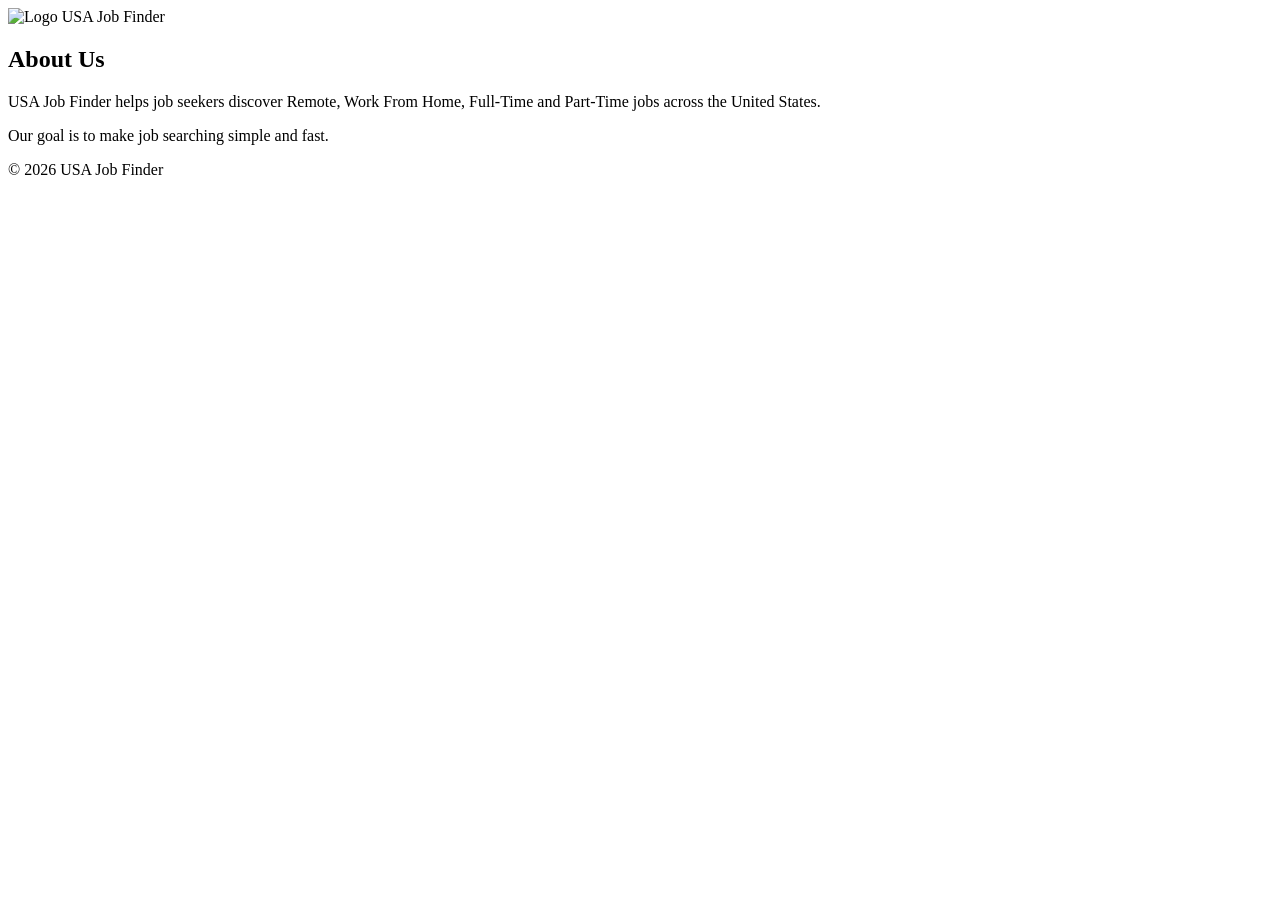
==== about.html @ 3a82b122 "Add files via upload" ====
<!DOCTYPE html>
<html lang="en">
<head>
<meta charset="UTF-8">
<meta name="viewport" content="width=device-width, initial-scale=1.0">
<title>About | USA Job Finder</title>
<link rel="stylesheet" href="css/style.css">
</head>
<body>

<header class="header">
<div class="container">
<div class="logo">
<img src="images/logo.png" alt="Logo">
<span>USA Job Finder</span>
</div>
</div>
</header>

<section class="featured-jobs">
<div class="container">
<h2>About Us</h2>

<p>
USA Job Finder helps job seekers discover Remote, Work From Home,
Full-Time and Part-Time jobs across the United States.
</p>

<p>
Our goal is to make job searching simple and fast.
</p>

</div>
</section>

<footer>
<div class="container">
<p>© 2026 USA Job Finder</p>
</div>
</footer>

<script src="js/script.js"></script>

</body>
</html>
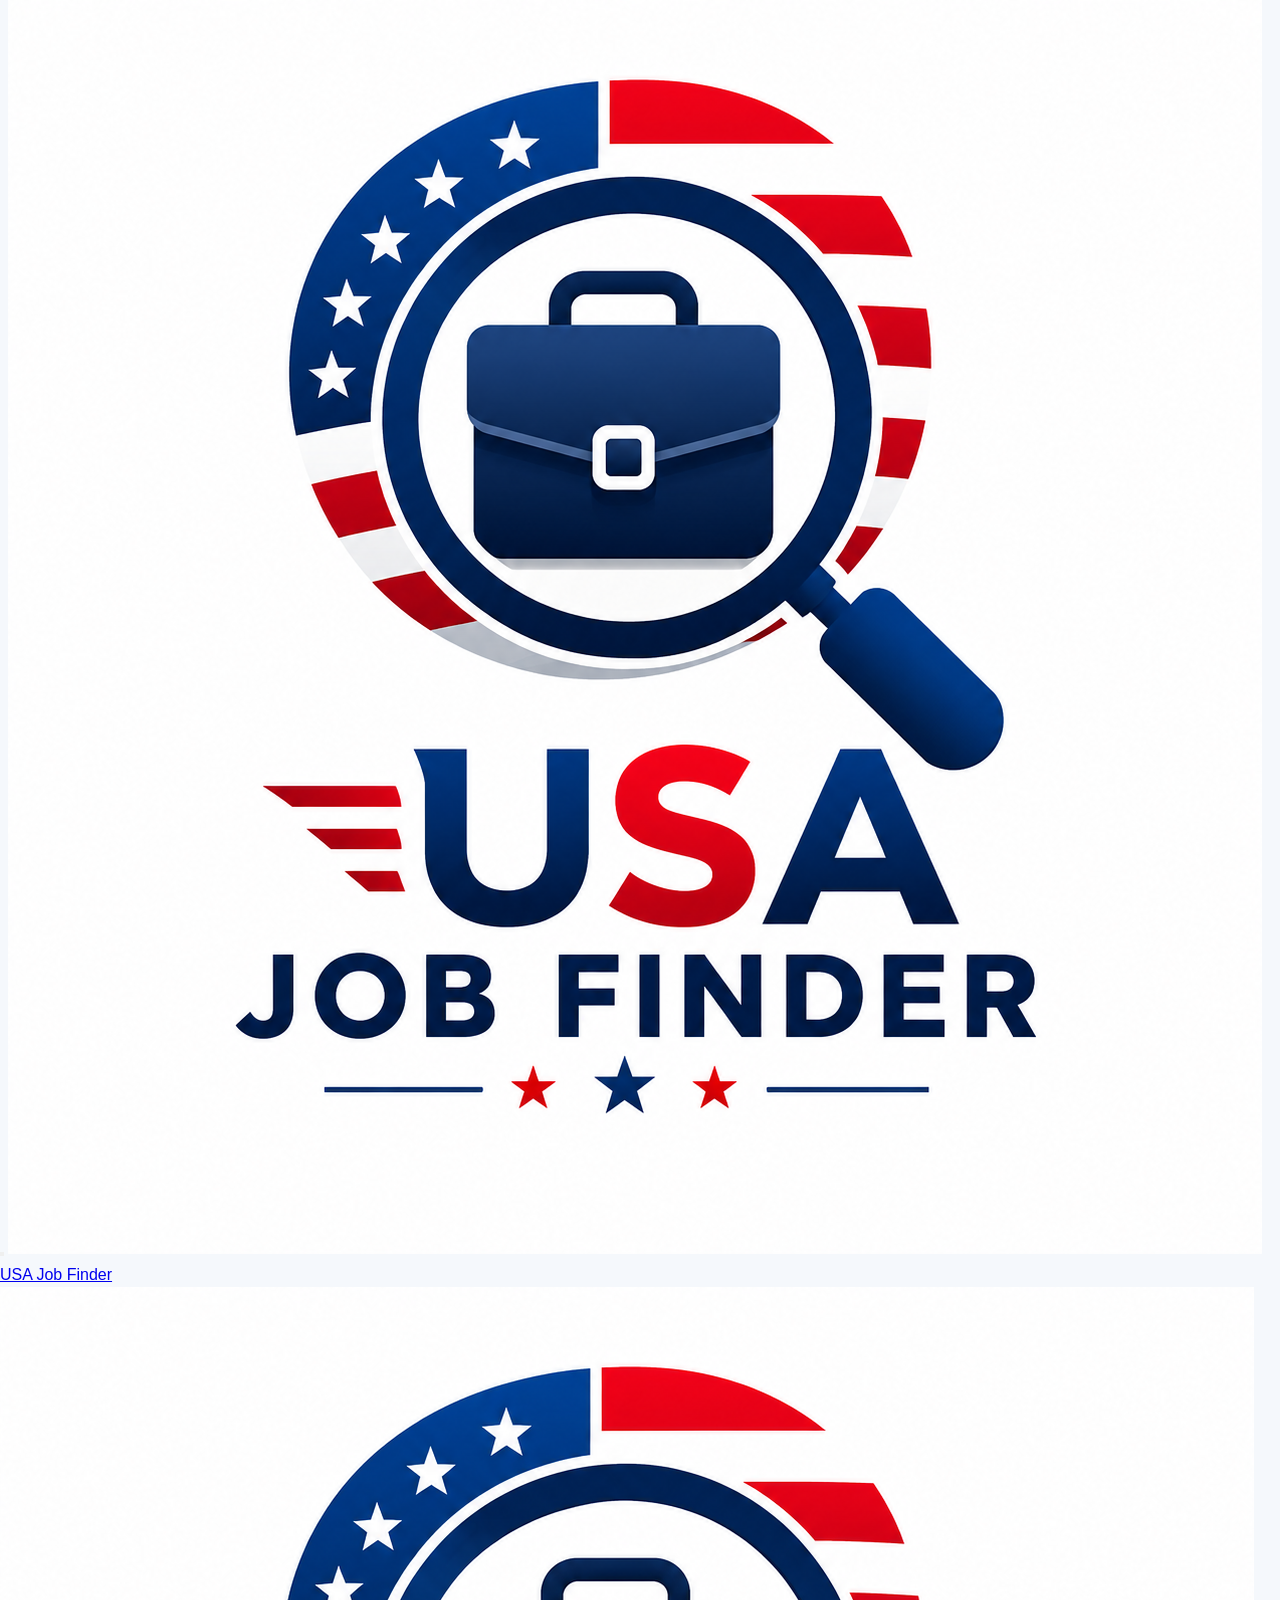
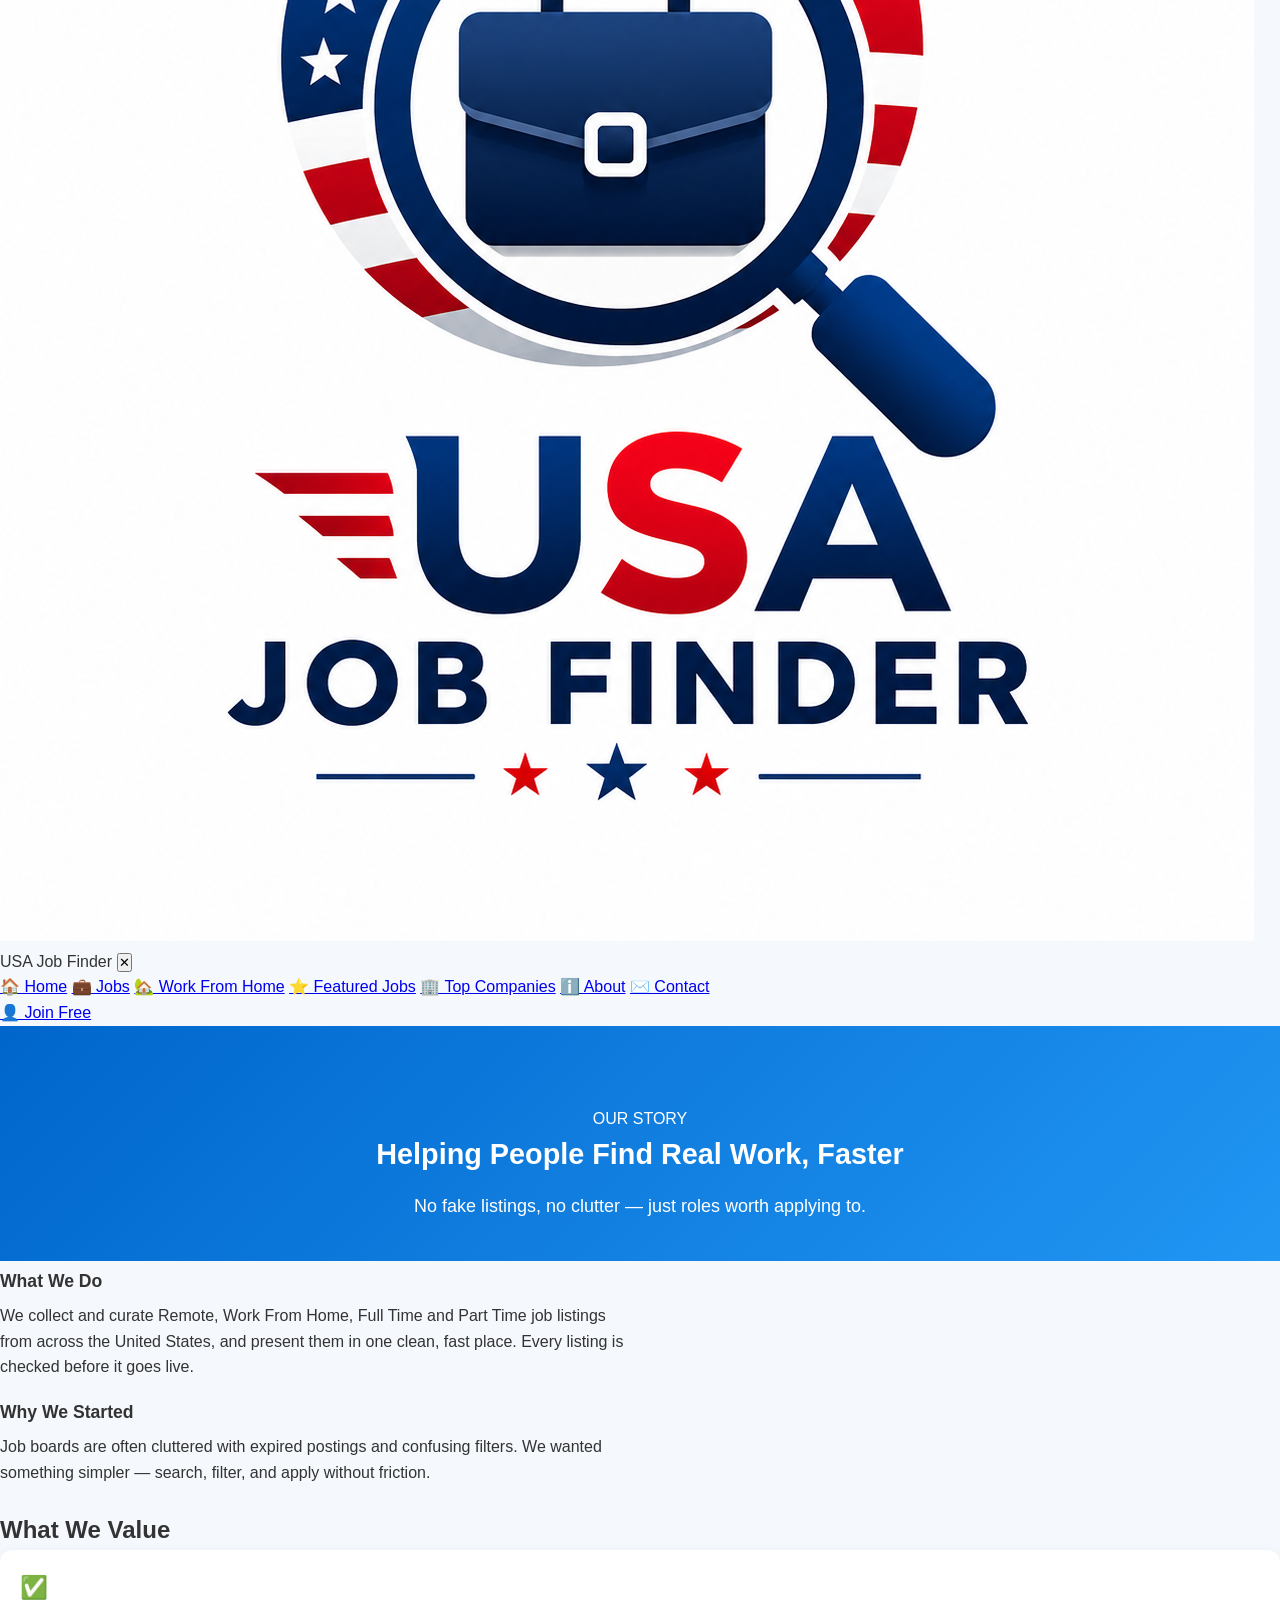
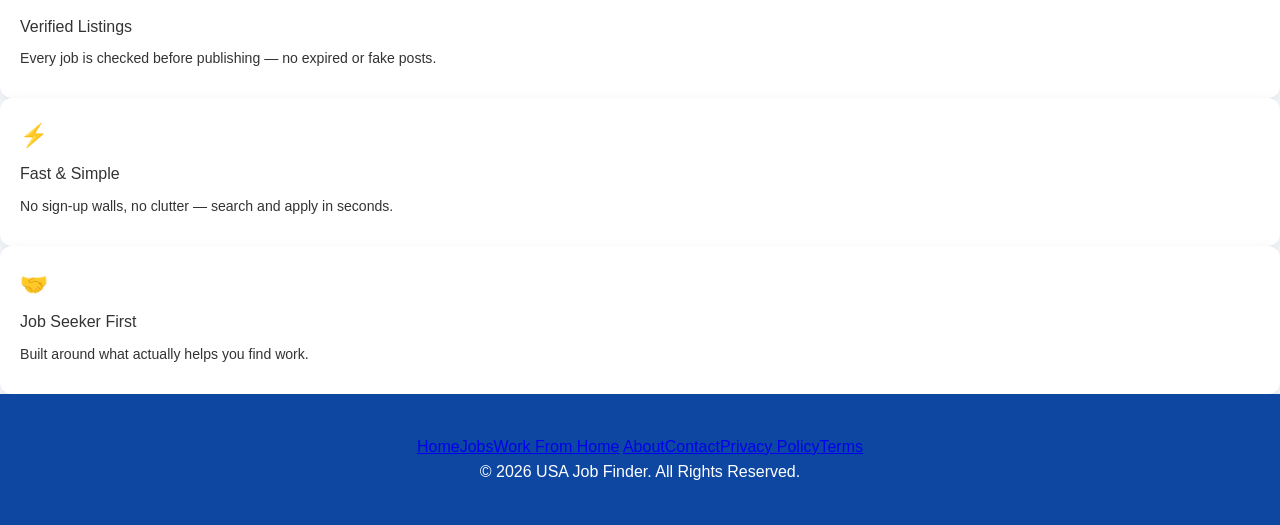
==== commit f443a4bd: "Enhance about.html with new title and navigation Updated the title and added meta tags for descripti" ====
--- a/about.html
+++ b/about.html
@@ -3,43 +3,90 @@
 <head>
 <meta charset="UTF-8">
 <meta name="viewport" content="width=device-width, initial-scale=1.0">
-<title>About | USA Job Finder</title>
-<link rel="stylesheet" href="css/style.css">
+<title>About Us | USA Job Finder</title>
+<meta name="description" content="Learn about USA Job Finder — our mission to connect job seekers with real opportunities across the USA.">
+<link rel="preconnect" href="https://fonts.googleapis.com">
+<link href="https://fonts.googleapis.com/css2?family=Poppins:wght@600;700&family=Inter:wght@400;500;600;700&display=swap" rel="stylesheet">
+<link rel="stylesheet" href="style.css">
 </head>
 <body>
 
-<header class="header">
-<div class="container">
-<div class="logo">
-<img src="images/logo.png" alt="Logo">
-<span>USA Job Finder</span>
-</div>
-</div>
+<header>
+  <div class="nav">
+    <button class="hamburger" onclick="openDrawer()" aria-label="Open menu"><span></span><span></span><span></span></button>
+    <a href="index.html" class="brand"><img src="logo.png" alt="USA Job Finder logo">USA Job Finder</a>
+    <div style="width:42px;"></div>
+  </div>
 </header>
 
-<section class="featured-jobs">
-<div class="container">
-<h2>About Us</h2>
+<div class="overlay" id="overlay" onclick="closeDrawer()"></div>
+<nav class="drawer" id="drawer">
+  <div class="drawer-head">
+    <span class="brand"><img src="logo.png" alt="logo">USA Job Finder</span>
+    <button class="drawer-close" onclick="closeDrawer()">✕</button>
+  </div>
+  <div class="drawer-links">
+    <a href="index.html">🏠 Home</a>
+    <a href="jobs.html">💼 Jobs</a>
+    <a href="work-from-home.html">🏡 Work From Home</a>
+    <a href="jobs.html#featured">⭐ Featured Jobs</a>
+    <a href="index.html#companies">🏢 Top Companies</a>
+    <a href="about.html" class="active">ℹ️ About</a>
+    <a href="contact.html">✉️ Contact</a>
+  </div>
+  <a href="join.html" class="drawer-cta">👤 Join Free</a>
+</nav>
 
-<p>
-USA Job Finder helps job seekers discover Remote, Work From Home,
-Full-Time and Part-Time jobs across the United States.
-</p>
+<main>
+  <section class="hero" style="padding-bottom:10px;">
+    <div class="wrap">
+      <div class="hero-eyebrow">OUR STORY</div>
+      <h1 style="font-size:1.8rem;">Helping People Find Real Work, Faster</h1>
+      <p class="sub">No fake listings, no clutter — just roles worth applying to.</p>
+    </div>
+  </section>
 
-<p>
-Our goal is to make job searching simple and fast.
-</p>
+  <section style="padding-top:6px;">
+    <div class="wrap">
+      <div style="max-width:640px; color:var(--muted); margin-bottom:26px;">
+        <h2 style="font-size:1.1rem; color:var(--text); margin-bottom:8px;">What We Do</h2>
+        <p style="margin-bottom:18px;">We collect and curate Remote, Work From Home, Full Time and Part Time job listings from across the United States, and present them in one clean, fast place. Every listing is checked before it goes live.</p>
+        <h2 style="font-size:1.1rem; color:var(--text); margin-bottom:8px;">Why We Started</h2>
+        <p>Job boards are often cluttered with expired postings and confusing filters. We wanted something simpler — search, filter, and apply without friction.</p>
+      </div>
 
-</div>
-</section>
+      <div class="section-head"><h2>What We Value</h2></div>
+      <div class="grid">
+        <div class="job-card" style="padding:20px;">
+          <div style="font-size:1.4rem; margin-bottom:8px;">✅</div>
+          <div class="job-title" style="margin-bottom:4px;">Verified Listings</div>
+          <p style="color:var(--muted); font-size:0.88rem;">Every job is checked before publishing — no expired or fake posts.</p>
+        </div>
+        <div class="job-card" style="padding:20px;">
+          <div style="font-size:1.4rem; margin-bottom:8px;">⚡</div>
+          <div class="job-title" style="margin-bottom:4px;">Fast &amp; Simple</div>
+          <p style="color:var(--muted); font-size:0.88rem;">No sign-up walls, no clutter — search and apply in seconds.</p>
+        </div>
+        <div class="job-card" style="padding:20px;">
+          <div style="font-size:1.4rem; margin-bottom:8px;">🤝</div>
+          <div class="job-title" style="margin-bottom:4px;">Job Seeker First</div>
+          <p style="color:var(--muted); font-size:0.88rem;">Built around what actually helps you find work.</p>
+        </div>
+      </div>
+    </div>
+  </section>
+</main>
 
 <footer>
-<div class="container">
-<p>© 2026 USA Job Finder</p>
-</div>
+  <div class="wrap">
+    <div class="foot-links">
+      <a href="index.html">Home</a><a href="jobs.html">Jobs</a><a href="work-from-home.html">Work From Home</a>
+      <a href="about.html">About</a><a href="contact.html">Contact</a><a href="privacy.html">Privacy Policy</a><a href="terms.html">Terms</a>
+    </div>
+    <div class="foot-bottom"><span>© 2026 USA Job Finder. All Rights Reserved.</span></div>
+  </div>
 </footer>
 
-<script src="js/script.js"></script>
-
+<script src="script.js"></script>
 </body>
-</html>+</html>
--- a/style.css
+++ b/style.css
@@ -0,0 +1,576 @@
+/* ==========================
+   USA Job Finder - Final CSS
+========================== */
+
+*{
+    margin:0;
+    padding:0;
+    box-sizing:border-box;
+    font-family:Arial,sans-serif;
+}
+
+body{
+    background:#f5f8fc;
+    color:#333;
+    line-height:1.6;
+}
+
+.container{
+    width:90%;
+    max-width:1200px;
+    margin:auto;
+}
+
+/* Header */
+
+.header{
+    background:#ffffff;
+    box-shadow:0 2px 10px rgba(0,0,0,.08);
+    padding:15px 0;
+    position:sticky;
+    top:0;
+    z-index:1000;
+}
+
+.header .container{
+    display:flex;
+    justify-content:space-between;
+    align-items:center;
+}
+
+.logo{
+    display:flex;
+    align-items:center;
+    gap:10px;
+}
+
+.logo img{
+    width:50px;
+    height:50px;
+}
+
+.logo span{
+    font-size:24px;
+    font-weight:bold;
+    color:#0066cc;
+}
+
+nav ul{
+    display:flex;
+    list-style:none;
+    gap:20px;
+}
+
+nav ul li a{
+    text-decoration:none;
+    color:#333;
+    font-weight:600;
+    transition:.3s;
+}
+
+nav ul li a:hover{
+    color:#0066cc;
+}
+
+/* Hero */
+
+.hero{
+    background:linear-gradient(135deg,#0066cc,#2196f3);
+    color:#fff;
+    text-align:center;
+    padding:80px 20px;
+}
+
+.hero h1{
+    font-size:42px;
+    margin-bottom:15px;
+}
+
+.hero p{
+    font-size:18px;
+    margin-bottom:30px;
+}
+
+.search-box{
+    display:flex;
+    justify-content:center;
+    gap:10px;
+    flex-wrap:wrap;
+}
+
+.search-box input{
+    width:350px;
+    max-width:90%;
+    padding:14px;
+    border:none;
+    border-radius:8px;
+    font-size:16px;
+}
+
+.search-box button{
+    padding:14px 25px;
+    border:none;
+    border-radius:8px;
+    background:#ff9800;
+    color:#fff;
+    cursor:pointer;
+    font-size:16px;
+    font-weight:bold;
+}
+
+.search-box button:hover{
+    background:#e68900;
+}
+
+/* Hero Buttons */
+
+.hero-buttons{
+    margin-top:25px;
+}
+
+.btn{
+    display:inline-block;
+    background:#fff;
+    color:#0066cc;
+    padding:12px 22px;
+    border-radius:8px;
+    text-decoration:none;
+    font-weight:bold;
+    margin:5px;
+}
+
+.btn:hover{
+    background:#f2f2f2;
+}
+
+.btn-outline{
+    background:transparent;
+    border:2px solid #fff;
+    color:#fff;
+}
+
+.btn-outline:hover{
+    background:#fff;
+    color:#0066cc;
+}/* ==========================
+   Job Cards
+========================== */
+
+.featured-jobs,
+.latest-jobs,
+.categories,
+.companies,
+.newsletter{
+    padding:60px 0;
+}
+
+.featured-jobs h2,
+.latest-jobs h2,
+.categories h2,
+.companies h2,
+.newsletter h2{
+    text-align:center;
+    margin-bottom:30px;
+    color:#0066cc;
+}
+
+.job-grid{
+    display:grid;
+    grid-template-columns:repeat(auto-fit,minmax(300px,1fr));
+    gap:25px;
+}
+
+.job-card{
+    background:#fff;
+    border-radius:12px;
+    padding:20px;
+    box-shadow:0 5px 15px rgba(0,0,0,.08);
+    transition:.3s;
+}
+
+.job-card:hover{
+    transform:translateY(-5px);
+    box-shadow:0 10px 20px rgba(0,0,0,.15);
+}
+
+.job-card h3{
+    color:#0066cc;
+    margin-bottom:15px;
+}
+
+.job-card p{
+    margin:8px 0;
+    color:#555;
+}
+
+/* Job Buttons */
+
+.job-buttons{
+    margin-top:20px;
+    display:flex;
+    flex-wrap:wrap;
+    gap:10px;
+}
+
+.save-btn,
+.share-btn,
+.details-btn,
+.apply-btn{
+
+    text-decoration:none;
+    border:none;
+    padding:10px 16px;
+    border-radius:6px;
+    cursor:pointer;
+    font-weight:bold;
+    font-size:14px;
+    transition:.3s;
+}
+
+.save-btn{
+    background:#ff4081;
+    color:#fff;
+}
+
+.save-btn:hover{
+    background:#e91e63;
+}
+
+.share-btn{
+    background:#2196f3;
+    color:#fff;
+}
+
+.share-btn:hover{
+    background:#1976d2;
+}
+
+.details-btn{
+    background:#607d8b;
+    color:#fff;
+}
+
+.details-btn:hover{
+    background:#455a64;
+}
+
+.apply-btn{
+    background:#28a745;
+    color:#fff;
+}
+
+.apply-btn:hover{
+    background:#218838;
+}
+
+/* Companies */
+
+.company-grid{
+
+    display:grid;
+
+    grid-template-columns:repeat(auto-fit,minmax(160px,1fr));
+
+    gap:20px;
+
+}
+
+.company-grid div{
+
+    background:#fff;
+
+    padding:20px;
+
+    text-align:center;
+
+    border-radius:10px;
+
+    font-weight:bold;
+
+    box-shadow:0 3px 10px rgba(0,0,0,.08);
+
+    transition:.3s;
+
+}
+
+.company-grid div:hover{
+
+    background:#0066cc;
+
+    color:#fff;
+
+}
+
+/* Categories */
+
+.category-grid{
+
+    display:grid;
+
+    grid-template-columns:repeat(auto-fit,minmax(180px,1fr));
+
+    gap:20px;
+
+}
+
+.category-card{
+
+    display:block;
+
+    background:#fff;
+
+    text-align:center;
+
+    padding:20px;
+
+    border-radius:10px;
+
+    text-decoration:none;
+
+    color:#333;
+
+    font-weight:bold;
+
+    box-shadow:0 3px 10px rgba(0,0,0,.08);
+
+    transition:.3s;
+
+}
+
+.category-card:hover{
+
+    background:#0066cc;
+
+    color:#fff;
+
+}
+
+/* Newsletter */
+
+.newsletter{
+
+    background:#0066cc;
+
+    color:#fff;
+
+    text-align:center;
+
+}
+
+.newsletter p{
+
+    margin:15px 0;
+
+}
+
+.newsletter form{
+
+    display:flex;
+
+    justify-content:center;
+
+    flex-wrap:wrap;
+
+    gap:10px;
+
+    margin-top:20px;
+
+}
+
+.newsletter input{
+
+    width:320px;
+
+    max-width:90%;
+
+    padding:12px;
+
+    border:none;
+
+    border-radius:8px;
+
+}
+
+.newsletter button{
+
+    padding:12px 20px;
+
+    border:none;
+
+    border-radius:8px;
+
+    background:#ff9800;
+
+    color:#fff;
+
+    font-weight:bold;
+
+    cursor:pointer;
+
+}
+
+.newsletter button:hover{
+
+    background:#e68900;
+
+}/* ==========================
+   Footer
+========================== */
+
+footer{
+    background:#0d47a1;
+    color:#fff;
+    padding:40px 20px;
+    text-align:center;
+}
+
+.footer-links{
+    margin-bottom:20px;
+}
+
+.footer-links a{
+    color:#fff;
+    text-decoration:none;
+    margin:0 12px;
+    font-weight:600;
+}
+
+.footer-links a:hover{
+    text-decoration:underline;
+}
+
+footer p{
+    margin:10px 0;
+    font-size:15px;
+}
+
+/* ==========================
+   Responsive Design
+========================== */
+
+@media (max-width:768px){
+
+.header .container{
+    flex-direction:column;
+    gap:15px;
+}
+
+nav ul{
+    flex-direction:column;
+    align-items:center;
+    gap:10px;
+}
+
+.hero{
+    padding:60px 15px;
+}
+
+.hero h1{
+    font-size:30px;
+}
+
+.hero p{
+    font-size:16px;
+}
+
+.search-box{
+    flex-direction:column;
+}
+
+.search-box input{
+    width:100%;
+}
+
+.search-box button{
+    width:100%;
+}
+
+.hero-buttons{
+    display:flex;
+    flex-direction:column;
+}
+
+.btn,
+.btn-outline{
+    width:100%;
+    text-align:center;
+}
+
+.job-grid,
+.company-grid,
+.category-grid{
+    grid-template-columns:1fr;
+}
+
+.job-buttons{
+    flex-direction:column;
+}
+
+.save-btn,
+.share-btn,
+.details-btn,
+.apply-btn{
+    width:100%;
+    text-align:center;
+}
+
+.newsletter form{
+    flex-direction:column;
+}
+
+.newsletter input,
+.newsletter button{
+    width:100%;
+}
+
+}
+
+/* ==========================
+   Simple Animation
+========================== */
+
+.job-card,
+.category-card,
+.company-grid div{
+    animation:fadeUp .6s ease;
+}
+
+@keyframes fadeUp{
+
+from{
+    opacity:0;
+    transform:translateY(20px);
+}
+
+to{
+    opacity:1;
+    transform:translateY(0);
+}
+
+}
+
+/* ==========================
+   Back To Top Button
+========================== */
+
+#topBtn{
+
+position:fixed;
+
+bottom:20px;
+
+right:20px;
+
+background:#0066cc;
+
+color:#fff;
+
+border:none;
+
+padding:12px 15px;
+
+border-radius:50%;
+
+cursor:pointer;
+
+display
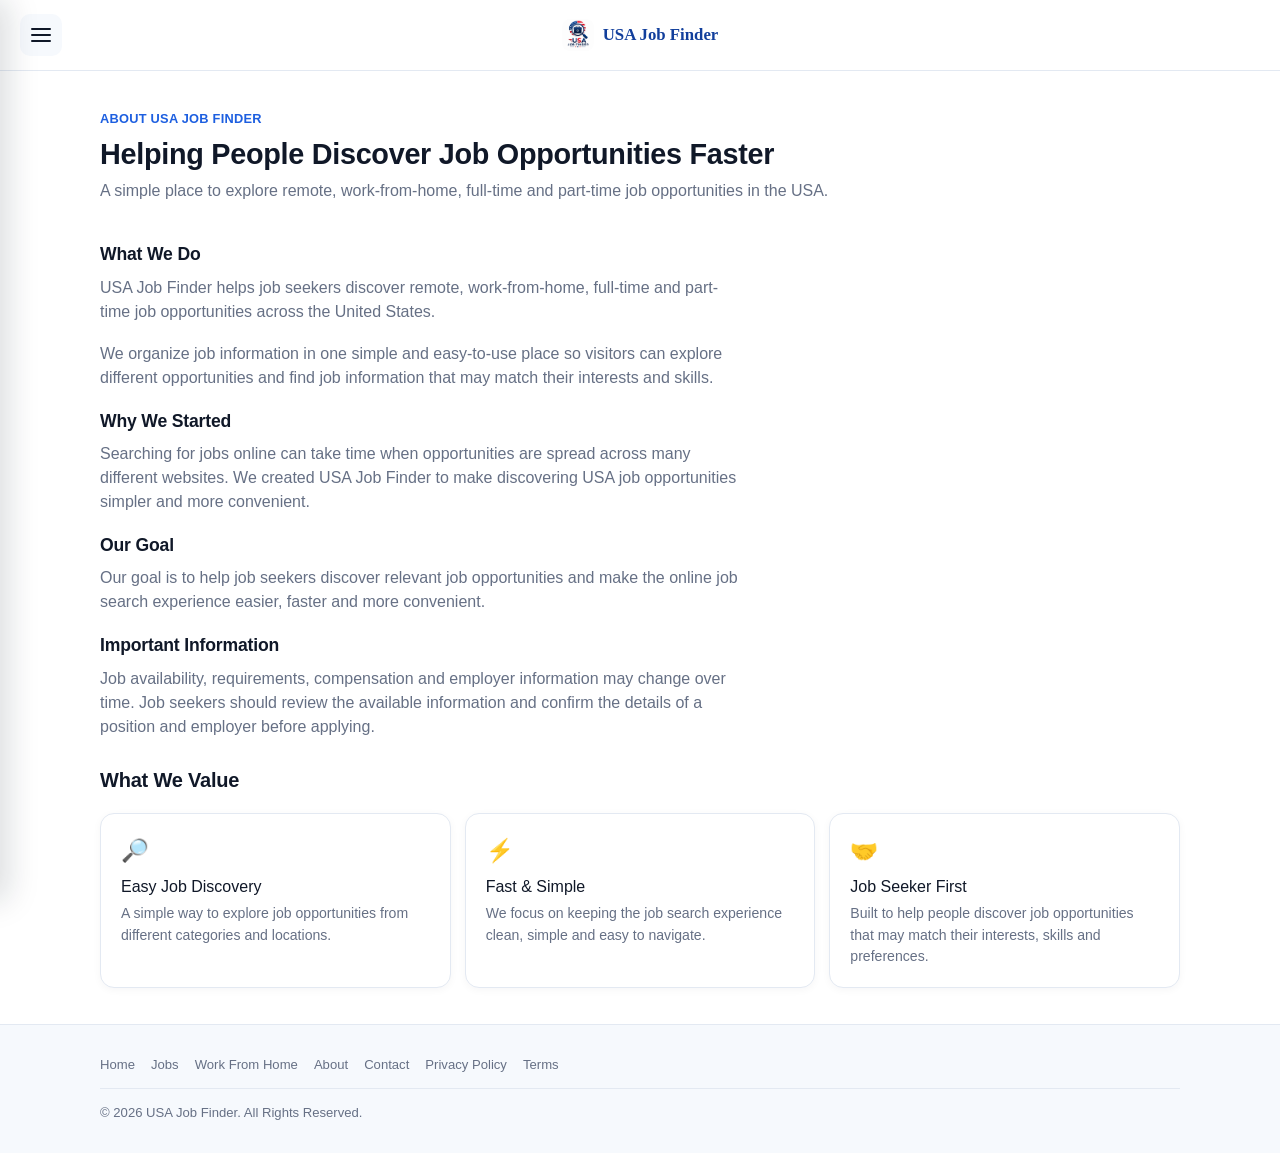
==== commit aec5fbf2: "Update About Us page with new content and structure" ====
--- a/about.html
+++ b/about.html
@@ -3,90 +3,380 @@
 <head>
 <meta charset="UTF-8">
 <meta name="viewport" content="width=device-width, initial-scale=1.0">
-<title>About Us | USA Job Finder</title>
-<meta name="description" content="Learn about USA Job Finder — our mission to connect job seekers with real opportunities across the USA.">
+
+<title>About USA Job Finder | Remote & Work From Home Jobs</title>
+
+<meta name="description" content="Learn about USA Job Finder, a simple job discovery website helping people explore remote, work-from-home, full-time and part-time job opportunities in the USA.">
+
+<meta name="robots" content="index, follow">
+
+<link rel="canonical" href="https://usajobfinder.github.io/USA-Job-Finder/about.html">
+
 <link rel="preconnect" href="https://fonts.googleapis.com">
+
 <link href="https://fonts.googleapis.com/css2?family=Poppins:wght@600;700&family=Inter:wght@400;500;600;700&display=swap" rel="stylesheet">
+
 <link rel="stylesheet" href="style.css">
 </head>
+
 <body>
 
+<!-- Header -->
 <header>
   <div class="nav">
-    <button class="hamburger" onclick="openDrawer()" aria-label="Open menu"><span></span><span></span><span></span></button>
-    <a href="index.html" class="brand"><img src="logo.png" alt="USA Job Finder logo">USA Job Finder</a>
+
+    <button class="hamburger"
+            onclick="openDrawer()"
+            aria-label="Open menu">
+      <span></span>
+      <span></span>
+      <span></span>
+    </button>
+
+    <a href="index.html" class="brand">
+      <img src="logo.png" alt="USA Job Finder logo">
+      USA Job Finder
+    </a>
+
     <div style="width:42px;"></div>
+
   </div>
 </header>
 
-<div class="overlay" id="overlay" onclick="closeDrawer()"></div>
+
+<!-- Overlay -->
+<div class="overlay"
+     id="overlay"
+     onclick="closeDrawer()">
+</div>
+
+
+<!-- Side Drawer -->
 <nav class="drawer" id="drawer">
+
   <div class="drawer-head">
-    <span class="brand"><img src="logo.png" alt="logo">USA Job Finder</span>
-    <button class="drawer-close" onclick="closeDrawer()">✕</button>
+
+    <span class="brand">
+      <img src="logo.png" alt="USA Job Finder logo">
+      USA Job Finder
+    </span>
+
+    <button class="drawer-close"
+            onclick="closeDrawer()">
+      ✕
+    </button>
+
   </div>
+
+
   <div class="drawer-links">
-    <a href="index.html">🏠 Home</a>
-    <a href="jobs.html">💼 Jobs</a>
-    <a href="work-from-home.html">🏡 Work From Home</a>
-    <a href="jobs.html#featured">⭐ Featured Jobs</a>
-    <a href="index.html#companies">🏢 Top Companies</a>
-    <a href="about.html" class="active">ℹ️ About</a>
-    <a href="contact.html">✉️ Contact</a>
+
+    <a href="index.html">
+      🏠 Home
+    </a>
+
+    <a href="jobs.html">
+      💼 Jobs
+    </a>
+
+    <a href="work-from-home.html">
+      🏡 Work From Home
+    </a>
+
+    <a href="jobs.html#featured">
+      ⭐ Featured Jobs
+    </a>
+
+    <a href="index.html#companies">
+      🏢 Top Companies
+    </a>
+
+    <a href="about.html" class="active">
+      ℹ️ About
+    </a>
+
+    <a href="contact.html">
+      ✉️ Contact
+    </a>
+
   </div>
-  <a href="join.html" class="drawer-cta">👤 Join Free</a>
+
+
+  <a href="join.html" class="drawer-cta">
+    👤 Join Free
+  </a>
+
 </nav>
 
+
 <main>
-  <section class="hero" style="padding-bottom:10px;">
+
+  <!-- Hero Section -->
+  <section class="hero"
+           style="padding-bottom:10px;">
+
     <div class="wrap">
-      <div class="hero-eyebrow">OUR STORY</div>
-      <h1 style="font-size:1.8rem;">Helping People Find Real Work, Faster</h1>
-      <p class="sub">No fake listings, no clutter — just roles worth applying to.</p>
+
+      <div class="hero-eyebrow">
+        ABOUT USA JOB FINDER
+      </div>
+
+      <h1 style="font-size:1.8rem;">
+        Helping People Discover Job Opportunities Faster
+      </h1>
+
+      <p class="sub">
+        A simple place to explore remote, work-from-home,
+        full-time and part-time job opportunities in the USA.
+      </p>
+
     </div>
+
   </section>
 
+
+  <!-- Main About Content -->
   <section style="padding-top:6px;">
+
     <div class="wrap">
-      <div style="max-width:640px; color:var(--muted); margin-bottom:26px;">
-        <h2 style="font-size:1.1rem; color:var(--text); margin-bottom:8px;">What We Do</h2>
-        <p style="margin-bottom:18px;">We collect and curate Remote, Work From Home, Full Time and Part Time job listings from across the United States, and present them in one clean, fast place. Every listing is checked before it goes live.</p>
-        <h2 style="font-size:1.1rem; color:var(--text); margin-bottom:8px;">Why We Started</h2>
-        <p>Job boards are often cluttered with expired postings and confusing filters. We wanted something simpler — search, filter, and apply without friction.</p>
+
+      <div style="
+        max-width:640px;
+        color:var(--muted);
+        margin-bottom:26px;
+      ">
+
+        <!-- What We Do -->
+        <h2 style="
+          font-size:1.1rem;
+          color:var(--text);
+          margin-bottom:8px;
+        ">
+          What We Do
+        </h2>
+
+        <p style="margin-bottom:18px;">
+          USA Job Finder helps job seekers discover remote,
+          work-from-home, full-time and part-time job opportunities
+          across the United States.
+        </p>
+
+        <p style="margin-bottom:18px;">
+          We organize job information in one simple and
+          easy-to-use place so visitors can explore different
+          opportunities and find job information that may match
+          their interests and skills.
+        </p>
+
+
+        <!-- Why We Started -->
+        <h2 style="
+          font-size:1.1rem;
+          color:var(--text);
+          margin-bottom:8px;
+        ">
+          Why We Started
+        </h2>
+
+        <p style="margin-bottom:18px;">
+          Searching for jobs online can take time when opportunities
+          are spread across many different websites. We created
+          USA Job Finder to make discovering USA job opportunities
+          simpler and more convenient.
+        </p>
+
+
+        <!-- Our Goal -->
+        <h2 style="
+          font-size:1.1rem;
+          color:var(--text);
+          margin-bottom:8px;
+        ">
+          Our Goal
+        </h2>
+
+        <p style="margin-bottom:18px;">
+          Our goal is to help job seekers discover relevant job
+          opportunities and make the online job search experience
+          easier, faster and more convenient.
+        </p>
+
+
+        <!-- Important Information -->
+        <h2 style="
+          font-size:1.1rem;
+          color:var(--text);
+          margin-bottom:8px;
+        ">
+          Important Information
+        </h2>
+
+        <p>
+          Job availability, requirements, compensation and employer
+          information may change over time. Job seekers should review
+          the available information and confirm the details of a
+          position and employer before applying.
+        </p>
+
       </div>
 
-      <div class="section-head"><h2>What We Value</h2></div>
+
+      <!-- What We Value -->
+      <div class="section-head">
+
+        <h2>
+          What We Value
+        </h2>
+
+      </div>
+
+
       <div class="grid">
-        <div class="job-card" style="padding:20px;">
-          <div style="font-size:1.4rem; margin-bottom:8px;">✅</div>
-          <div class="job-title" style="margin-bottom:4px;">Verified Listings</div>
-          <p style="color:var(--muted); font-size:0.88rem;">Every job is checked before publishing — no expired or fake posts.</p>
+
+
+        <!-- Easy Job Discovery -->
+        <div class="job-card"
+             style="padding:20px;">
+
+          <div style="
+            font-size:1.4rem;
+            margin-bottom:8px;
+          ">
+            🔎
+          </div>
+
+          <div class="job-title"
+               style="margin-bottom:4px;">
+            Easy Job Discovery
+          </div>
+
+          <p style="
+            color:var(--muted);
+            font-size:0.88rem;
+          ">
+            A simple way to explore job opportunities from
+            different categories and locations.
+          </p>
+
         </div>
-        <div class="job-card" style="padding:20px;">
-          <div style="font-size:1.4rem; margin-bottom:8px;">⚡</div>
-          <div class="job-title" style="margin-bottom:4px;">Fast &amp; Simple</div>
-          <p style="color:var(--muted); font-size:0.88rem;">No sign-up walls, no clutter — search and apply in seconds.</p>
+
+
+        <!-- Fast & Simple -->
+        <div class="job-card"
+             style="padding:20px;">
+
+          <div style="
+            font-size:1.4rem;
+            margin-bottom:8px;
+          ">
+            ⚡
+          </div>
+
+          <div class="job-title"
+               style="margin-bottom:4px;">
+            Fast &amp; Simple
+          </div>
+
+          <p style="
+            color:var(--muted);
+            font-size:0.88rem;
+          ">
+            We focus on keeping the job search experience
+            clean, simple and easy to navigate.
+          </p>
+
         </div>
-        <div class="job-card" style="padding:20px;">
-          <div style="font-size:1.4rem; margin-bottom:8px;">🤝</div>
-          <div class="job-title" style="margin-bottom:4px;">Job Seeker First</div>
-          <p style="color:var(--muted); font-size:0.88rem;">Built around what actually helps you find work.</p>
+
+
+        <!-- Job Seeker First -->
+        <div class="job-card"
+             style="padding:20px;">
+
+          <div style="
+            font-size:1.4rem;
+            margin-bottom:8px;
+          ">
+            🤝
+          </div>
+
+          <div class="job-title"
+               style="margin-bottom:4px;">
+            Job Seeker First
+          </div>
+
+          <p style="
+            color:var(--muted);
+            font-size:0.88rem;
+          ">
+            Built to help people discover job opportunities
+            that may match their interests, skills and preferences.
+          </p>
+
         </div>
+
+
       </div>
+
     </div>
+
   </section>
+
 </main>
 
+
+<!-- Footer -->
 <footer>
+
   <div class="wrap">
+
     <div class="foot-links">
-      <a href="index.html">Home</a><a href="jobs.html">Jobs</a><a href="work-from-home.html">Work From Home</a>
-      <a href="about.html">About</a><a href="contact.html">Contact</a><a href="privacy.html">Privacy Policy</a><a href="terms.html">Terms</a>
+
+      <a href="index.html">
+        Home
+      </a>
+
+      <a href="jobs.html">
+        Jobs
+      </a>
+
+      <a href="work-from-home.html">
+        Work From Home
+      </a>
+
+      <a href="about.html">
+        About
+      </a>
+
+      <a href="contact.html">
+        Contact
+      </a>
+
+      <a href="privacy.html">
+        Privacy Policy
+      </a>
+
+      <a href="terms.html">
+        Terms
+      </a>
+
     </div>
-    <div class="foot-bottom"><span>© 2026 USA Job Finder. All Rights Reserved.</span></div>
+
+
+    <div class="foot-bottom">
+
+      <span>
+        © 2026 USA Job Finder. All Rights Reserved.
+      </span>
+
+    </div>
+
   </div>
+
 </footer>
 
+
+<!-- JavaScript -->
 <script src="script.js"></script>
+
 </body>
 </html>
--- a/style.css
+++ b/style.css
@@ -1,576 +1,209 @@
-/* ==========================
-   USA Job Finder - Final CSS
-========================== */
-
-*{
-    margin:0;
-    padding:0;
-    box-sizing:border-box;
-    font-family:Arial,sans-serif;
-}
-
+:root{
+  --blue:#1d5fe0;
+  --blue-dark:#123f9c;
+  --blue-light:#eaf1ff;
+  --bg:#ffffff;
+  --surface:#f6f9fd;
+  --border:#e3e9f2;
+  --text:#101828;
+  --muted:#667085;
+  --hot:#ff6b35;
+  --featured:#f5a623;
+  --radius:14px;
+}
+*{box-sizing:border-box; margin:0; padding:0;}
+html{scroll-behavior:smooth;}
 body{
-    background:#f5f8fc;
-    color:#333;
-    line-height:1.6;
-}
-
-.container{
-    width:90%;
-    max-width:1200px;
-    margin:auto;
-}
-
-/* Header */
-
-.header{
-    background:#ffffff;
-    box-shadow:0 2px 10px rgba(0,0,0,.08);
-    padding:15px 0;
-    position:sticky;
-    top:0;
-    z-index:1000;
-}
-
-.header .container{
-    display:flex;
-    justify-content:space-between;
-    align-items:center;
-}
-
-.logo{
-    display:flex;
-    align-items:center;
-    gap:10px;
-}
-
-.logo img{
-    width:50px;
-    height:50px;
-}
-
-.logo span{
-    font-size:24px;
-    font-weight:bold;
-    color:#0066cc;
-}
-
-nav ul{
-    display:flex;
-    list-style:none;
-    gap:20px;
-}
-
-nav ul li a{
-    text-decoration:none;
-    color:#333;
-    font-weight:600;
-    transition:.3s;
-}
-
-nav ul li a:hover{
-    color:#0066cc;
-}
-
-/* Hero */
-
-.hero{
-    background:linear-gradient(135deg,#0066cc,#2196f3);
-    color:#fff;
-    text-align:center;
-    padding:80px 20px;
-}
-
-.hero h1{
-    font-size:42px;
-    margin-bottom:15px;
-}
-
-.hero p{
-    font-size:18px;
-    margin-bottom:30px;
-}
+  font-family:'Inter',sans-serif;
+  color:var(--text);
+  background:var(--bg);
+  line-height:1.5;
+  -webkit-font-smoothing:antialiased;
+  overflow-x:hidden;
+}
+h1,h2,h3{font-family:'Poppins',sans-serif; letter-spacing:-0.01em;}
+a{color:inherit; text-decoration:none;}
+img{max-width:100%; display:block;}
+.wrap{max-width:1120px; margin:0 auto; padding:0 20px;}
+button{font-family:inherit; cursor:pointer;}
+
+/* ===== Header ===== */
+header{
+  position:sticky; top:0; z-index:100;
+  background:rgba(255,255,255,0.92);
+  backdrop-filter:blur(8px);
+  border-bottom:1px solid var(--border);
+}
+.nav{display:flex; align-items:center; justify-content:space-between; padding:14px 20px;}
+.brand{display:flex; align-items:center; gap:9px; font-family:'Poppins'; font-weight:700; font-size:1.05rem; color:var(--blue-dark);}
+.brand img{height:32px; width:32px; border-radius:8px;}
+.hamburger{
+  width:42px; height:42px; border-radius:10px; border:1px solid var(--border);
+  background:var(--surface); display:flex; align-items:center; justify-content:center;
+  flex-direction:column; gap:4px; border:none;
+}
+.hamburger span{width:20px; height:2px; background:var(--text); border-radius:2px; transition:.2s;}
+
+/* ===== Side drawer ===== */
+.overlay{
+  position:fixed; inset:0; background:rgba(16,24,40,0.45); z-index:200;
+  opacity:0; pointer-events:none; transition:opacity .25s ease;
+}
+.overlay.open{opacity:1; pointer-events:auto;}
+.drawer{
+  position:fixed; top:0; left:0; height:100%; width:78%; max-width:320px;
+  background:#fff; z-index:201; transform:translateX(-100%); transition:transform .3s ease;
+  display:flex; flex-direction:column; box-shadow:8px 0 30px rgba(16,24,40,0.15);
+}
+.drawer.open{transform:translateX(0);}
+.drawer-head{display:flex; align-items:center; justify-content:space-between; padding:18px 20px; border-bottom:1px solid var(--border);}
+.drawer-head .brand{font-size:1rem;}
+.drawer-close{width:34px; height:34px; border-radius:8px; border:none; background:var(--surface); font-size:1.1rem; color:var(--muted);}
+.drawer-links{display:flex; flex-direction:column; padding:12px 8px;}
+.drawer-links a{
+  padding:14px 16px; border-radius:10px; font-weight:500; color:var(--text); font-size:0.98rem;
+  display:flex; align-items:center; gap:12px;
+}
+.drawer-links a:hover, .drawer-links a.active{background:var(--blue-light); color:var(--blue-dark);}
+.drawer-cta{margin:14px 16px; padding:14px; text-align:center; background:var(--blue); color:#fff; border-radius:10px; font-weight:600;}
+
+/* ===== Hero ===== */
+.hero{padding:38px 0 30px;}
+.hero-eyebrow{font-size:0.8rem; font-weight:600; color:var(--blue); letter-spacing:0.02em; margin-bottom:10px;}
+.hero h1{font-size:clamp(1.7rem, 6vw, 2.5rem); font-weight:700; line-height:1.15; margin-bottom:8px;}
+.hero .sub{color:var(--muted); font-size:1rem; margin-bottom:22px;}
+.hero .sub b{color:var(--blue-dark);}
 
 .search-box{
-    display:flex;
-    justify-content:center;
-    gap:10px;
-    flex-wrap:wrap;
-}
-
-.search-box input{
-    width:350px;
-    max-width:90%;
-    padding:14px;
-    border:none;
-    border-radius:8px;
-    font-size:16px;
-}
-
+  display:flex; gap:8px; background:#fff; border:1.5px solid var(--border); border-radius:14px;
+  padding:8px; box-shadow:0 6px 20px rgba(29,95,224,0.08); margin-bottom:16px;
+}
+.search-box input{flex:1; border:none; outline:none; padding:12px 12px; font-size:0.95rem; font-family:'Inter';}
 .search-box button{
-    padding:14px 25px;
-    border:none;
-    border-radius:8px;
-    background:#ff9800;
-    color:#fff;
-    cursor:pointer;
-    font-size:16px;
-    font-weight:bold;
-}
-
-.search-box button:hover{
-    background:#e68900;
-}
-
-/* Hero Buttons */
-
-.hero-buttons{
-    margin-top:25px;
-}
-
-.btn{
-    display:inline-block;
-    background:#fff;
-    color:#0066cc;
-    padding:12px 22px;
-    border-radius:8px;
-    text-decoration:none;
-    font-weight:bold;
-    margin:5px;
-}
-
-.btn:hover{
-    background:#f2f2f2;
-}
-
-.btn-outline{
-    background:transparent;
-    border:2px solid #fff;
-    color:#fff;
-}
-
-.btn-outline:hover{
-    background:#fff;
-    color:#0066cc;
-}/* ==========================
-   Job Cards
-========================== */
-
-.featured-jobs,
-.latest-jobs,
-.categories,
-.companies,
-.newsletter{
-    padding:60px 0;
-}
-
-.featured-jobs h2,
-.latest-jobs h2,
-.categories h2,
-.companies h2,
-.newsletter h2{
-    text-align:center;
-    margin-bottom:30px;
-    color:#0066cc;
-}
-
-.job-grid{
-    display:grid;
-    grid-template-columns:repeat(auto-fit,minmax(300px,1fr));
-    gap:25px;
-}
+  background:var(--blue); color:#fff; border:none; border-radius:10px; padding:0 20px;
+  font-weight:600; font-size:0.92rem; display:flex; align-items:center; gap:6px;
+}
+.browse-btn{
+  display:flex; align-items:center; justify-content:center; gap:8px;
+  background:var(--blue-dark); color:#fff; border:none; border-radius:12px;
+  padding:15px; font-weight:600; font-size:1rem; width:100%; margin-bottom:26px;
+}
+.browse-btn:active{opacity:0.9;}
+
+.hero-image{
+  width:100%; border-radius:18px; overflow:hidden; background:var(--surface);
+  border:1px solid var(--border); position:relative; aspect-ratio:4/3;
+  display:flex; align-items:center; justify-content:center;
+}
+.hero-image img{width:100%; height:100%; object-fit:cover;}
+.hero-image .placeholder{color:var(--muted); font-size:0.85rem; text-align:center; padding:20px;}
+
+/* ===== Sections ===== */
+section{padding:36px 0;}
+.section-alt{background:var(--surface); border-top:1px solid var(--border); border-bottom:1px solid var(--border);}
+.section-head{display:flex; align-items:center; justify-content:space-between; margin-bottom:18px;}
+.section-head h2{font-size:1.25rem; font-weight:700;}
+.section-head a{font-size:0.85rem; color:var(--blue); font-weight:600;}
+
+/* ===== Job Cards ===== */
+.grid{display:grid; grid-template-columns:1fr; gap:14px;}
+@media(min-width:640px){ .grid{grid-template-columns:repeat(2,1fr);} }
+@media(min-width:960px){ .grid{grid-template-columns:repeat(3,1fr);} }
 
 .job-card{
-    background:#fff;
-    border-radius:12px;
-    padding:20px;
-    box-shadow:0 5px 15px rgba(0,0,0,.08);
-    transition:.3s;
-}
-
-.job-card:hover{
-    transform:translateY(-5px);
-    box-shadow:0 10px 20px rgba(0,0,0,.15);
-}
-
-.job-card h3{
-    color:#0066cc;
-    margin-bottom:15px;
-}
-
-.job-card p{
-    margin:8px 0;
-    color:#555;
-}
-
-/* Job Buttons */
-
-.job-buttons{
-    margin-top:20px;
-    display:flex;
-    flex-wrap:wrap;
-    gap:10px;
-}
-
-.save-btn,
-.share-btn,
-.details-btn,
+  background:#fff; border:1px solid var(--border); border-radius:var(--radius);
+  padding:18px; position:relative; box-shadow:0 2px 8px rgba(16,24,40,0.04);
+  transition:.18s ease;
+}
+.job-card:hover{box-shadow:0 10px 26px rgba(16,24,40,0.09); transform:translateY(-2px);}
+.badge{
+  position:absolute; top:14px; right:14px; font-size:0.68rem; font-weight:700;
+  padding:5px 9px; border-radius:20px; display:flex; align-items:center; gap:4px;
+}
+.badge.hot{background:#fff1eb; color:var(--hot);}
+.badge.featured{background:#fff8e8; color:var(--featured);}
+
+.job-card-top{display:flex; align-items:center; gap:12px; margin-bottom:14px; padding-right:70px;}
+.job-card-top img.company-logo{width:44px; height:44px; border-radius:10px; object-fit:contain; background:var(--surface); border:1px solid var(--border); padding:6px;}
+.job-card-top .job-title{font-weight:700; font-size:1rem; margin-bottom:2px;}
+.job-card-top .company-name{color:var(--muted); font-size:0.86rem;}
+
+.job-meta{display:flex; flex-wrap:wrap; gap:8px; margin-bottom:16px;}
+.job-meta span{
+  background:var(--surface); border:1px solid var(--border); color:var(--muted);
+  font-size:0.76rem; padding:5px 10px; border-radius:8px; font-weight:500;
+}
+.job-meta .salary{color:var(--blue-dark); background:var(--blue-light); border-color:transparent; font-weight:700;}
+
+.job-actions{display:flex; gap:8px;}
 .apply-btn{
-
-    text-decoration:none;
-    border:none;
-    padding:10px 16px;
-    border-radius:6px;
-    cursor:pointer;
-    font-weight:bold;
-    font-size:14px;
-    transition:.3s;
-}
-
-.save-btn{
-    background:#ff4081;
-    color:#fff;
-}
-
-.save-btn:hover{
-    background:#e91e63;
-}
-
+  flex:1; background:var(--blue); color:#fff; border:none; border-radius:10px;
+  padding:12px; font-weight:700; font-size:0.92rem; text-align:center;
+  box-shadow:0 4px 14px rgba(29,95,224,0.28);
+}
+.apply-btn:active{transform:scale(0.98);}
 .share-btn{
-    background:#2196f3;
-    color:#fff;
-}
-
-.share-btn:hover{
-    background:#1976d2;
-}
-
-.details-btn{
-    background:#607d8b;
-    color:#fff;
-}
-
-.details-btn:hover{
-    background:#455a64;
-}
-
-.apply-btn{
-    background:#28a745;
-    color:#fff;
-}
-
-.apply-btn:hover{
-    background:#218838;
-}
-
-/* Companies */
-
-.company-grid{
-
-    display:grid;
-
-    grid-template-columns:repeat(auto-fit,minmax(160px,1fr));
-
-    gap:20px;
-
-}
-
-.company-grid div{
-
-    background:#fff;
-
-    padding:20px;
-
-    text-align:center;
-
-    border-radius:10px;
-
-    font-weight:bold;
-
-    box-shadow:0 3px 10px rgba(0,0,0,.08);
-
-    transition:.3s;
-
-}
-
-.company-grid div:hover{
-
-    background:#0066cc;
-
-    color:#fff;
-
-}
-
-/* Categories */
-
-.category-grid{
-
-    display:grid;
-
-    grid-template-columns:repeat(auto-fit,minmax(180px,1fr));
-
-    gap:20px;
-
-}
-
-.category-card{
-
-    display:block;
-
-    background:#fff;
-
-    text-align:center;
-
-    padding:20px;
-
-    border-radius:10px;
-
-    text-decoration:none;
-
-    color:#333;
-
-    font-weight:bold;
-
-    box-shadow:0 3px 10px rgba(0,0,0,.08);
-
-    transition:.3s;
-
-}
-
-.category-card:hover{
-
-    background:#0066cc;
-
-    color:#fff;
-
-}
-
-/* Newsletter */
-
-.newsletter{
-
-    background:#0066cc;
-
-    color:#fff;
-
-    text-align:center;
-
-}
-
-.newsletter p{
-
-    margin:15px 0;
-
-}
-
-.newsletter form{
-
-    display:flex;
-
-    justify-content:center;
-
-    flex-wrap:wrap;
-
-    gap:10px;
-
-    margin-top:20px;
-
-}
-
-.newsletter input{
-
-    width:320px;
-
-    max-width:90%;
-
-    padding:12px;
-
-    border:none;
-
-    border-radius:8px;
-
-}
-
-.newsletter button{
-
-    padding:12px 20px;
-
-    border:none;
-
-    border-radius:8px;
-
-    background:#ff9800;
-
-    color:#fff;
-
-    font-weight:bold;
-
-    cursor:pointer;
-
-}
-
-.newsletter button:hover{
-
-    background:#e68900;
-
-}/* ==========================
-   Footer
-========================== */
-
-footer{
-    background:#0d47a1;
-    color:#fff;
-    padding:40px 20px;
-    text-align:center;
-}
-
-.footer-links{
-    margin-bottom:20px;
-}
-
-.footer-links a{
-    color:#fff;
-    text-decoration:none;
-    margin:0 12px;
-    font-weight:600;
-}
-
-.footer-links a:hover{
-    text-decoration:underline;
-}
-
-footer p{
-    margin:10px 0;
-    font-size:15px;
-}
-
-/* ==========================
-   Responsive Design
-========================== */
-
-@media (max-width:768px){
-
-.header .container{
-    flex-direction:column;
-    gap:15px;
-}
-
-nav ul{
-    flex-direction:column;
-    align-items:center;
-    gap:10px;
-}
-
-.hero{
-    padding:60px 15px;
-}
-
-.hero h1{
-    font-size:30px;
-}
-
-.hero p{
-    font-size:16px;
-}
-
-.search-box{
-    flex-direction:column;
-}
-
-.search-box input{
-    width:100%;
-}
-
-.search-box button{
-    width:100%;
-}
-
-.hero-buttons{
-    display:flex;
-    flex-direction:column;
-}
-
-.btn,
-.btn-outline{
-    width:100%;
-    text-align:center;
-}
-
-.job-grid,
-.company-grid,
-.category-grid{
-    grid-template-columns:1fr;
-}
-
-.job-buttons{
-    flex-direction:column;
-}
-
-.save-btn,
-.share-btn,
-.details-btn,
-.apply-btn{
-    width:100%;
-    text-align:center;
-}
-
-.newsletter form{
-    flex-direction:column;
-}
-
-.newsletter input,
-.newsletter button{
-    width:100%;
-}
-
-}
-
-/* ==========================
-   Simple Animation
-========================== */
-
-.job-card,
-.category-card,
-.company-grid div{
-    animation:fadeUp .6s ease;
-}
-
-@keyframes fadeUp{
-
-from{
-    opacity:0;
-    transform:translateY(20px);
-}
-
-to{
-    opacity:1;
-    transform:translateY(0);
-}
-
-}
-
-/* ==========================
-   Back To Top Button
-========================== */
-
-#topBtn{
-
-position:fixed;
-
-bottom:20px;
-
-right:20px;
-
-background:#0066cc;
-
-color:#fff;
-
-border:none;
-
-padding:12px 15px;
-
-border-radius:50%;
-
-cursor:pointer;
-
-display+  width:44px; height:44px; border-radius:10px; border:1px solid var(--border);
+  background:#fff; color:var(--muted); display:flex; align-items:center; justify-content:center; font-size:1.05rem;
+}
+.share-btn:hover{border-color:var(--blue); color:var(--blue);}
+
+/* ===== Companies ===== */
+.company-row{display:grid; grid-template-columns:repeat(3,1fr); gap:12px;}
+@media(min-width:640px){ .company-row{grid-template-columns:repeat(6,1fr);} }
+.company-chip{
+  background:#fff; border:1px solid var(--border); border-radius:12px; padding:16px 8px;
+  display:flex; flex-direction:column; align-items:center; gap:8px;
+}
+.company-chip img{width:34px; height:34px; object-fit:contain;}
+.company-chip span{font-size:0.78rem; font-weight:600; color:var(--muted);}
+
+/* ===== Join Free page ===== */
+.join-hero{text-align:center; padding:40px 0 10px;}
+.join-hero .icon{font-size:2.6rem; margin-bottom:14px;}
+.join-hero h1{font-size:1.7rem; margin-bottom:10px;}
+.join-hero p{color:var(--muted); max-width:44ch; margin:0 auto;}
+.benefits{display:flex; flex-direction:column; gap:12px; margin:28px 0;}
+.benefit-row{
+  display:flex; align-items:flex-start; gap:14px; background:var(--surface);
+  border:1px solid var(--border); border-radius:12px; padding:16px;
+}
+.benefit-row .ic{font-size:1.3rem;}
+.benefit-row h3{font-size:0.95rem; margin-bottom:3px;}
+.benefit-row p{color:var(--muted); font-size:0.85rem;}
+.continue-btn{
+  width:100%; background:var(--blue); color:#fff; border:none; border-radius:14px;
+  padding:17px; font-weight:700; font-size:1.05rem;
+  box-shadow:0 8px 22px rgba(29,95,224,0.32);
+}
+.join-note{text-align:center; color:var(--muted); font-size:0.78rem; margin-top:14px;}
+
+/* ===== Share sheet fallback ===== */
+.share-sheet-overlay{
+  position:fixed; inset:0; background:rgba(16,24,40,0.45); z-index:300;
+  display:flex; align-items:flex-end; opacity:0; pointer-events:none; transition:opacity .2s ease;
+}
+.share-sheet-overlay.open{opacity:1; pointer-events:auto;}
+.share-sheet{
+  background:#fff; width:100%; border-radius:20px 20px 0 0; padding:20px;
+  transform:translateY(100%); transition:transform .25s ease;
+}
+.share-sheet-overlay.open .share-sheet{transform:translateY(0);}
+.share-sheet h3{font-size:1rem; margin-bottom:14px; text-align:center;}
+.share-grid{display:grid; grid-template-columns:repeat(5,1fr); gap:10px; margin-bottom:10px;}
+.share-grid a{
+  display:flex; flex-direction:column; align-items:center; gap:6px; font-size:0.68rem; color:var(--muted);
+}
+.share-grid .ic{
+  width:50px; height:50px; border-radius:50%; display:flex; align-items:center; justify-content:center;
+  font-size:1.3rem; color:#fff;
+}
+.ic.fb{background:#1877f2;} .ic.wa{background:#25d366;} .ic.msg{background:#0084ff;}
+.ic.tg{background:#229ed9;} .ic.gm{background:#ea4335;}
+.share-cancel{width:100%; padding:14px; background:var(--surface); border:none; border-radius:10px; font-weight:600; margin-top:6px;}
+
+/* ===== Footer ===== */
+footer{border-top:1px solid var(--border); padding:30px 0; color:var(--muted); font-size:0.82rem; background:var(--surface);}
+.foot-links{display:flex; gap:16px; flex-wrap:wrap; margin-bottom:14px;}
+.foot-links a:hover{color:var(--blue);}
+.foot-bottom{border-top:1px solid var(--border); padding-top:14px;}
